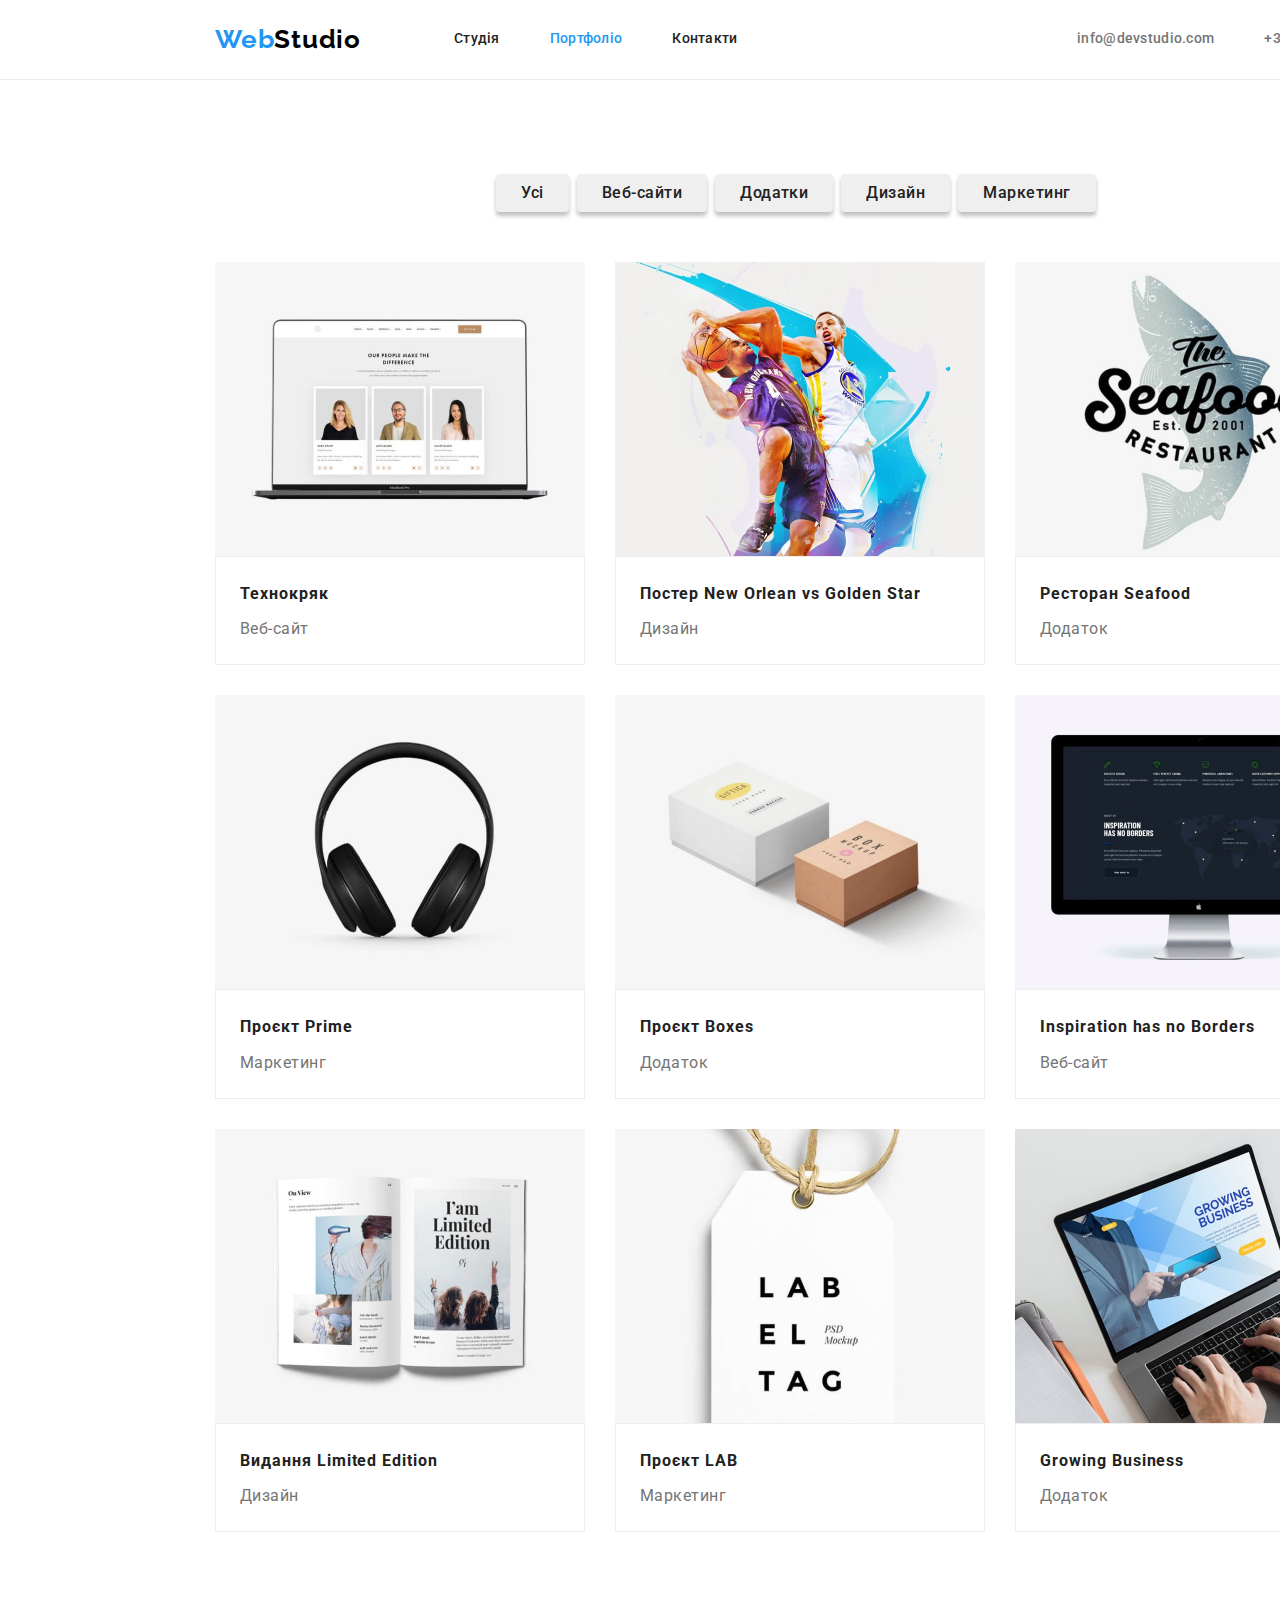
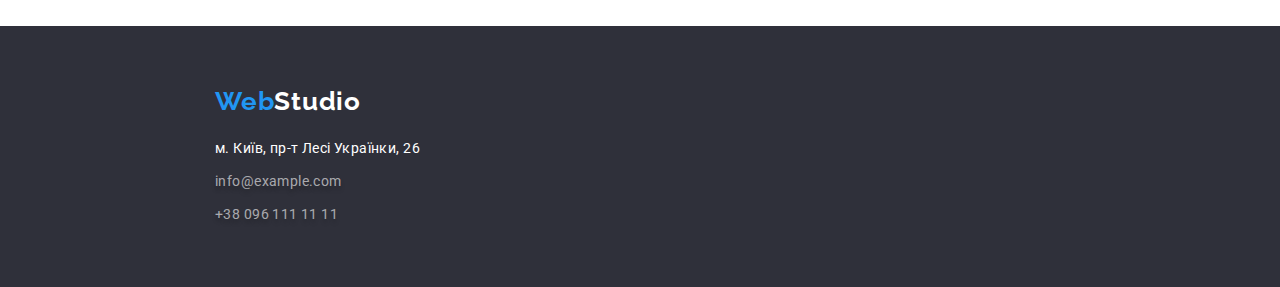
==== portfolio.html @ 623988ae "homework3" ====
<!DOCTYPE html>
<html lang="en">
  <head>
    <meta charset="UTF-8" />
    <meta http-equiv="X-UA-Compatible" content="IE=edge" />
    <meta name="viewport" content="width=device-width, initial-scale=1.0" />
    <link rel="preconnect" href="https://fonts.googleapis.com" />
    <link rel="preconnect" href="https://fonts.gstatic.com" crossorigin />
    <link
      href="https://fonts.googleapis.com/css2?family=Raleway:wght@700&family=Roboto:wght@400;500;700;900&display=swap"
      rel="stylesheet"
    />
    <link
      rel="stylesheet"
      href="https://cdnjs.cloudflare.com/ajax/libs/modern-normalize/1.0.0/modern-normalize.min.css"
    />
    <!-- <link rel="stylesheet" href="./css/normalize.css" /> -->
    <title>Portfolio</title>
    <link rel="stylesheet" href="./css/styles.css" />
  </head>
  <body>
    <header class="header">
      <div class="container header-container">
        <nav class="navigation">
          <a href="./index.html" class="logo"
            ><span class="logo-web">Web</span
            ><span class="studio">Studio</span></a
          >
          <ul class="list navigation-list">
            <li class="navigation-item">
              <a href="./index.html" class="navigation-link">Студія</a>
            </li>
            <li class="navigation-item">
              <a href="#" class="current navigation-link">Портфоліо</a>
            </li>
            <li class="navigation-item">
              <a href="#" class="navigation-link">Контакти</a>
            </li>
          </ul>
        </nav>
        <ul class="list coord-list">
          <li class="coord-item">
            <a href="maito:info@devstudio.com" class="coord-link"
              >info@devstudio.com</a
            >
          </li>
          <li class="tel coord-item">
            <a href="tel:+380961111111" class="coord-link">+38 096 111 11 11</a>
          </li>
        </ul>
      </div>
    </header>
    <main>
      <div class="portfolio-main">
        <section class="portfolio">
          <div class="container">
            <h1 class="portfolio-title">Портфоліо</h1>
            <ul class="list btn-list">
              <li><button type="button" class="btn">Усі</button></li>
              <li><button type="button" class="btn">Веб-сайти</button></li>
              <li><button type="button" class="btn">Додатки</button></li>
              <li><button type="button" class="btn">Дизайн</button></li>
              <li><button type="button" class="btn">Маркетинг</button></li>
            </ul>
            <ul class="list portfolio-list">
              <li class="project">
                <a href="#" class="project-link">
                  <img class="project-page" src="./imeges/techno.jpg" alt="ноутбук" width="370" />
                  <div class="project-div">
                    <h2 class="project-div-title">Технокряк</h2>
                    <p class="project-div-text">Веб-сайт</p>
                  </div>
                </a>
              </li>
              <li class="project">
                <a href="#" class="project-link">
                  <img class="project-page"
                    src="./imeges/poster.jpg"
                    alt="баскетболісти"
                    width="370"
                  />
                  <div class="project-div">
                    <h2 class="project-div-title">
                      Постер New Orlean vs Golden Star
                    </h2>
                    <p class="project-div-text">Дизайн</p>
                  </div>
                </a>
              </li>
              <li class="project">
                <a href="#" class="project-link">
                  <img class="project-page"
                    src="./imeges/restaurant.jpg"
                    alt="реклама ресторана"
                    width="370"
                  />
                  <div class="project-div">
                    <h2 class="project-div-title">Ресторан Seafood</h2>
                    <p class="project-div-text">Додаток</p>
                  </div>
                </a>
              </li>
              <li class="project">
                <a href="#" class="project-link">
                  <img class="project-page" src="./imeges/prime.jpg" alt="наушники" width="370" />
                  <div class="project-div">
                    <h2 class="project-div-title">Проєкт Prime</h2>
                    <p class="project-div-text">Маркетинг</p>
                  </div>
                </a>
              </li>
              <li class="project">
                <a href="#" class="project-link">
                  <img class="project-page" src="./imeges/boxes.jpg" alt="коробки" width="370" />
                  <div class="project-div">
                    <h2 class="project-div-title">Проєкт Boxes</h2>
                    <p class="project-div-text">Додаток</p>
                  </div>
                </a>
              </li>
              <li class="project">
                <a href="#" class="project-link">
                  <img class="project-page" src="./imeges/screen.jpg" alt="монитор" width="370" />
                  <div class="project-div">
                    <h2 class="project-div-title">
                      Inspiration has no Borders
                    </h2>
                    <p class="project-div-text">Веб-сайт</p>
                  </div>
                </a>
              </li>
              <li class="project">
                <a href="#" class="project-link">
                  <img class="project-page"
                    src="./imeges/edition.jpg"
                    alt="книга"
                    width="370"
                  />
                  <div class="project-div">
                    <h2 class="project-div-title">Видання Limited Edition</h2>
                    <p class="project-div-text">Дизайн</p>
                  </div>
                </a>
              </li>
              <li class="project">
                <a href="#" class="project-link">
                  <img class="project-page" src="./imeges/lab.jpg" alt="этикетка" width="370" />
                  <div class="project-div">
                    <h2 class="project-div-title">Проєкт LAB</h2>
                    <p class="project-div-text">Маркетинг</p>
                  </div>
                </a>
              </li>
              <li class="project">
                <a href="#" class="project-link">
                  <img class="project-page" src="./imeges/netbook.jpg" alt="нетбук" width="370" />
                  <div class="project-div">
                    <h2 class="project-div-title">Growing Business</h2>
                    <p class="project-div-text">Додаток</p>
                  </div>
                </a>
              </li>
            </ul>
          </div>
        </section>
      </div>
    </main>
    <footer class="footer-portfolio">
      <div class="container">
        <a href="./index.html" class="logo-footer"
          ><span class="logo-web">Web</span
          ><span class="studio-footer">Studio</span></a
        >
        <address class="footer-address">
          <ul class="list address">
            <li class="address-list">
              <a
                href="https://goo.gl/maps/hEYsXcacAsuqG2PV6"
                class="footer-address-link"
                target="_blank"
                rel="noopener noreferrer nofollow"
                >м. Київ, пр-т Лесі Українки, 26</a
              >
            </li>
            <li class="address-list">
              <a href="mailto:info@example.com" class="address-link"
                >info@example.com</a
              >
            </li>
            <li class="address-list">
              <a href="tel:+380961111111" class="address-link"
                >+38 096 111 11 11</a
              >
            </li>
          </ul>
        </address>
      </div>
    </footer>
  </body>
</html>
---- css/styles.css ----
:root {
    --primary-color:#212121;
    --secondary-color:#757575;
    --dark-gray:#2F303A;
    --accent-color:#2196F3;
    --header-border:#ECECEC;
    --card-border-color:#EEEEEE;
    --common-white:#FFFFFF;
    --back-color:#F5F4FA;
    --clear-white:rgba(100%,100%,100%,60%);
    --logo-color:#000000;
    --button-hover-color:#188CE8;
    --shadow-color:rgba(0, 0, 0, 0.25);
    --logo-font:"Raleway",sans-serif;
    --main-font:"Roboto",sans-serif;
    --primary-title-size:44px;
    --secondary-title-size:36px;
    --title-size:26px;
    --primary-text-size:14px;
    --secondary-text-size:16px;
    --bold:700;
    --extra-bold:900;
    --medium:500;
    --regular:400;
}

body {
    font-family: 'Roboto', sans-serif;
    color: var(--primary-color);
    width: 1600px;
}

h1,
h2,
h3,
p,
ul {
    margin: 0px;
    padding: 0px;
}

.container{
    width: 1200px;
    padding-left: 15px;
    padding-right: 15px;
    margin: 0 auto;
}


.header {
    box-sizing: border-box;
    padding-top: 24px;
    padding-bottom: 24px;
    background-color: var(--common-white);
    border-bottom: 1px solid var(--header-border);  
} 

.header-container {
    display: flex;
    align-items: center;
    justify-content: space-between;
}


.logo {
    margin-right: 93px;
    font-family:var(--logo-font);
    font-weight: var(--bold);
    text-decoration: none;
    font-size: var(--title-size);
    line-height: 1.19;
    letter-spacing: 0.03em; 
}


.logo-web {
    color: var(--accent-color);
}
.studio {
    color: var(--logo-color);
}

.list {
    list-style: none;
}

.navigation {
    display: flex;
    align-items: center;
}

.navigation-list {
    display: flex;
    font-family: var(--main-font);
    font-style: normal;
    font-weight: var(--medium);
    font-size: var(--primary-text-size);
    line-height: 1.14;
    letter-spacing: 0.02em;
    color: var(--primary-color);
}

.navigation-item:not(:last-child) {
    margin-right: 50px;
} 

.navigation-link {
    color: var(--primary-color);
    text-decoration: none;
    font-size: var(--text-size); 
}

.current {
    color: var(--accent-color);
    text-decoration: none;
}

.navigation-link:hover,
.navigation-link:focus,
.coord-link:hover,
.coord-link:focus {
    color: var(--accent-color);
}


.coord-list {
    display: flex;
    font-family: var(--main-font);
    font-style: normal;
    font-weight: var(--medium);
    font-size: var(--primary-text-size);
    line-height: 1.14;
    letter-spacing: 0.02em;
    color:var(--secondary-color);
}

.coord-item:not(:last-child) {
    margin-right: 50px;
}

.coord-link {
    color: var(--secondary-color);
    text-decoration: none;
}

/* Секція "Ефективні рішення для вашого бізнесу" */

.section {
     padding: 200px 452px;
     background-color: var(--dark-gray);
     text-align: center;

}

.section-title {
    margin-bottom: 30px;
    font-family: var(--main-font);
    font-weight:var(--extra-bold);
    font-size: var(--primary-title-size);
    line-height: 1.36;
    text-align: center;
    letter-spacing: 0.06em;
    text-transform: uppercase;
    color:var(--common-white);
}

.button { 
    background-color: var(--accent-color);
    color: var(--common-white);
    border:none;
    border-radius: 4px;
    padding: 10px 32px;
    font-family: var(--main-font);
    font-weight: var(--bold);
    font-size: var(--secondary-text-size);
    line-height: 1.87;
    letter-spacing: 0.06em;
    cursor: pointer;
    box-shadow: 0px 4px 4px var(--shadow-color);
}

.button:hover,
.button:focus {
    background-color: var(--button-hover-color);
    color: var(--common-white);
}


/* <--Секція "Особливості"--> */

.trait {
    padding-top: 94px;
    padding-bottom: 94px;   
}


.trait-title {
    display: none;
    text-align: center;
}

.trait-list {
    display:flex;
}

.trait-list-item {
    margin-right: 30px;
    color: var(--secondary-color);
    font-family: var(--main-font);
    font-size: var(--primary-text-size);
    line-height: 1.71;
    letter-spacing: 0.03em;
    width: 270px;
}

.trait-list-item:last-child {
    margin-right: 0px;
}

.trait-list-title {
    margin-bottom: 10px;
    color: var(--primary-color);
    font-family: var(--main-font);
    font-style: normal;
    font-weight: var(--bold);
    font-size: var(--primary-text-size);
    line-height: 1.14;
    letter-spacing: 0.03em;
    text-transform: uppercase;
}


/* Секція "Чим ми займаємося" */

.activity {
    padding-bottom: 94px;
    background-color: var(--common-white);
}

.activity-title {
    margin-bottom: 50px;
    font-family: var(--main-font);
    font-style: normal;
    font-weight: var(--bold);
    font-size: var(--secondary-title-size);
    line-height: 1.16;
    text-align: center;
    color:var(--primary-color);
    letter-spacing: 0.03em;
}

.activity-list {
    display: flex;
    background-color: var(--common-white);
}

.activity-item:not(:last-child) {
    margin-right: 30px;
}

.activity-page {
    display: block;
}

/* Секція "Наша команда" */

.team {
    padding-top: 94px;
    padding-bottom: 94px;
    background-color: var(--back-color);
}

.team-title {
    margin-bottom: 50px;
    font-family: var(--main-font);
    font-weight: var(--bold);
    font-size: var(--secondary-title-size);
    line-height: 1.16;
    text-align: center;
    letter-spacing: 0.03em;
    color:var(--primary-color);
}

.team-list {
    display: flex;
}

.team-item {
    margin-right: 30px;
    background-color: var(--common-white);
    box-shadow: 0px 4px 4px var(--shadow-color);
    border-radius: 0px 0px 4px 4px;
}

.team-item:last-child {
    margin-right: 0px;
}

.team-item-photo {
    display: block;
    margin-bottom: 30px;
}

.team-item-title {
    font-family: var(--main-font);
    font-style: normal;
    font-weight: var(--medium);
    font-size: var(--secondary-text-size);
    line-height: 1.19;
    text-align: center;
    letter-spacing: 0.03em;
    color:var(--primary-color);
    margin-bottom: 10px;
}

.major {
    text-align: center;
    font-family: var(--main-font);
    font-size: var(--secondary-text-size);
    line-height: 1.19;
    text-align: center;
    letter-spacing: 0.03em;
    color:var(--secondary-color);
    margin-bottom: 30px;
}

/* FOOTER */

.footer,
.footer-portfolio {
    background-color: var(--dark-gray);
    padding-top: 60px;
    padding-bottom: 60px;
}


.footer-address {
    padding: 0px; 
}

.address {
    text-decoration: none;
}

.address-list {
    margin-bottom: 9px;
}

.address-list:last-child {
    margin-bottom: 0px;
}


.footer-address-link {
    text-decoration: none;
    color:var(--common-white);
    font-family: var(--main-font);
    font-style: normal;
    font-size: var(--primary-text-size);
    line-height: 1.71;
    letter-spacing: 0.03em;
}

.footer-address-link:hover,
.footer-address-link:focus,
.address-link:hover,
.address-link:focus {
    color: var(--accent-color);
}


.address-link {
    text-decoration: none;
    color: var(--clear-white);
    font-family: var(--main-font);
    font-style: normal;
    font-size: var(--primary-text-size);
    line-height: 1.71;
    letter-spacing: 0.03em;
    text-shadow: 0px 4px 4px var(--shadow-color);
}


.logo-footer {
    font-family: var(--logo-font);
    font-weight: var(--bold);
    text-decoration: none;
    font-size: var(--title-size);
    line-height: 1.19;
    letter-spacing: 0.03em;
    display: inline-block;
    margin-bottom: 20px;
}

.studio-footer {
    color:var(--common-white);
    
}
 /* < -- main for portfolio --> */

.portfolio-main {
    background-color: var(--common-white);
}

.portfolio {
    padding-top: 94px;
    padding-bottom: 94px;
    background-color: var(--common-white);
}

.portfolio-title {
    text-align: center;
    display: none;
}

.btn {
    margin-right: 8px;
    border: none;
    border-radius: 4px;
    font-family: var(--main-font);
    font-style: normal;
    font-weight: var(--medium);
    font-size: var(--secondary-text-size);
    line-height: 1.62;
    text-align: center;
    color: var(--primary-color);
    letter-spacing: 0.03em;
    cursor: pointer;
    box-shadow: 0px 4px 4px var(--shadow-color);
}

.btn:hover,
.btn:focus {
    background-color: var(--accent-color);
    color: var(--common-white);
}

.btn {
    padding: 6px 22px;
}

.btn:first-child {
    padding: 6px 25px;
}


.btn-list {
    display: flex;
    justify-content: center;
    margin-bottom: 50px;
}

.portfolio-list {
    display: flex;
    flex-wrap: wrap;
    gap: 30px;
}

.project-div {
    padding: 20px 24px;
    text-decoration: none;
    border: 1px solid var(--card-border-color);

}


.project-page {
    display: block;
}

.project-div-title {
    margin-bottom: 4px;
    font-family: var(--main-font);
    font-style: normal;
    font-weight: var(--bold);
    font-size: var(--text-size);
    line-height: 2.1;
    letter-spacing: 0.06em;
    color: var(--main-font);
}

.project-div-text {
    font-family: var(--main-font);
    font-size: var(--secondary-text-size);
    line-height: 1.87;
    letter-spacing: 0.03em;
    color: var(--secondary-color);
}
.project-link {
    text-decoration: none;
    color: inherit;
}
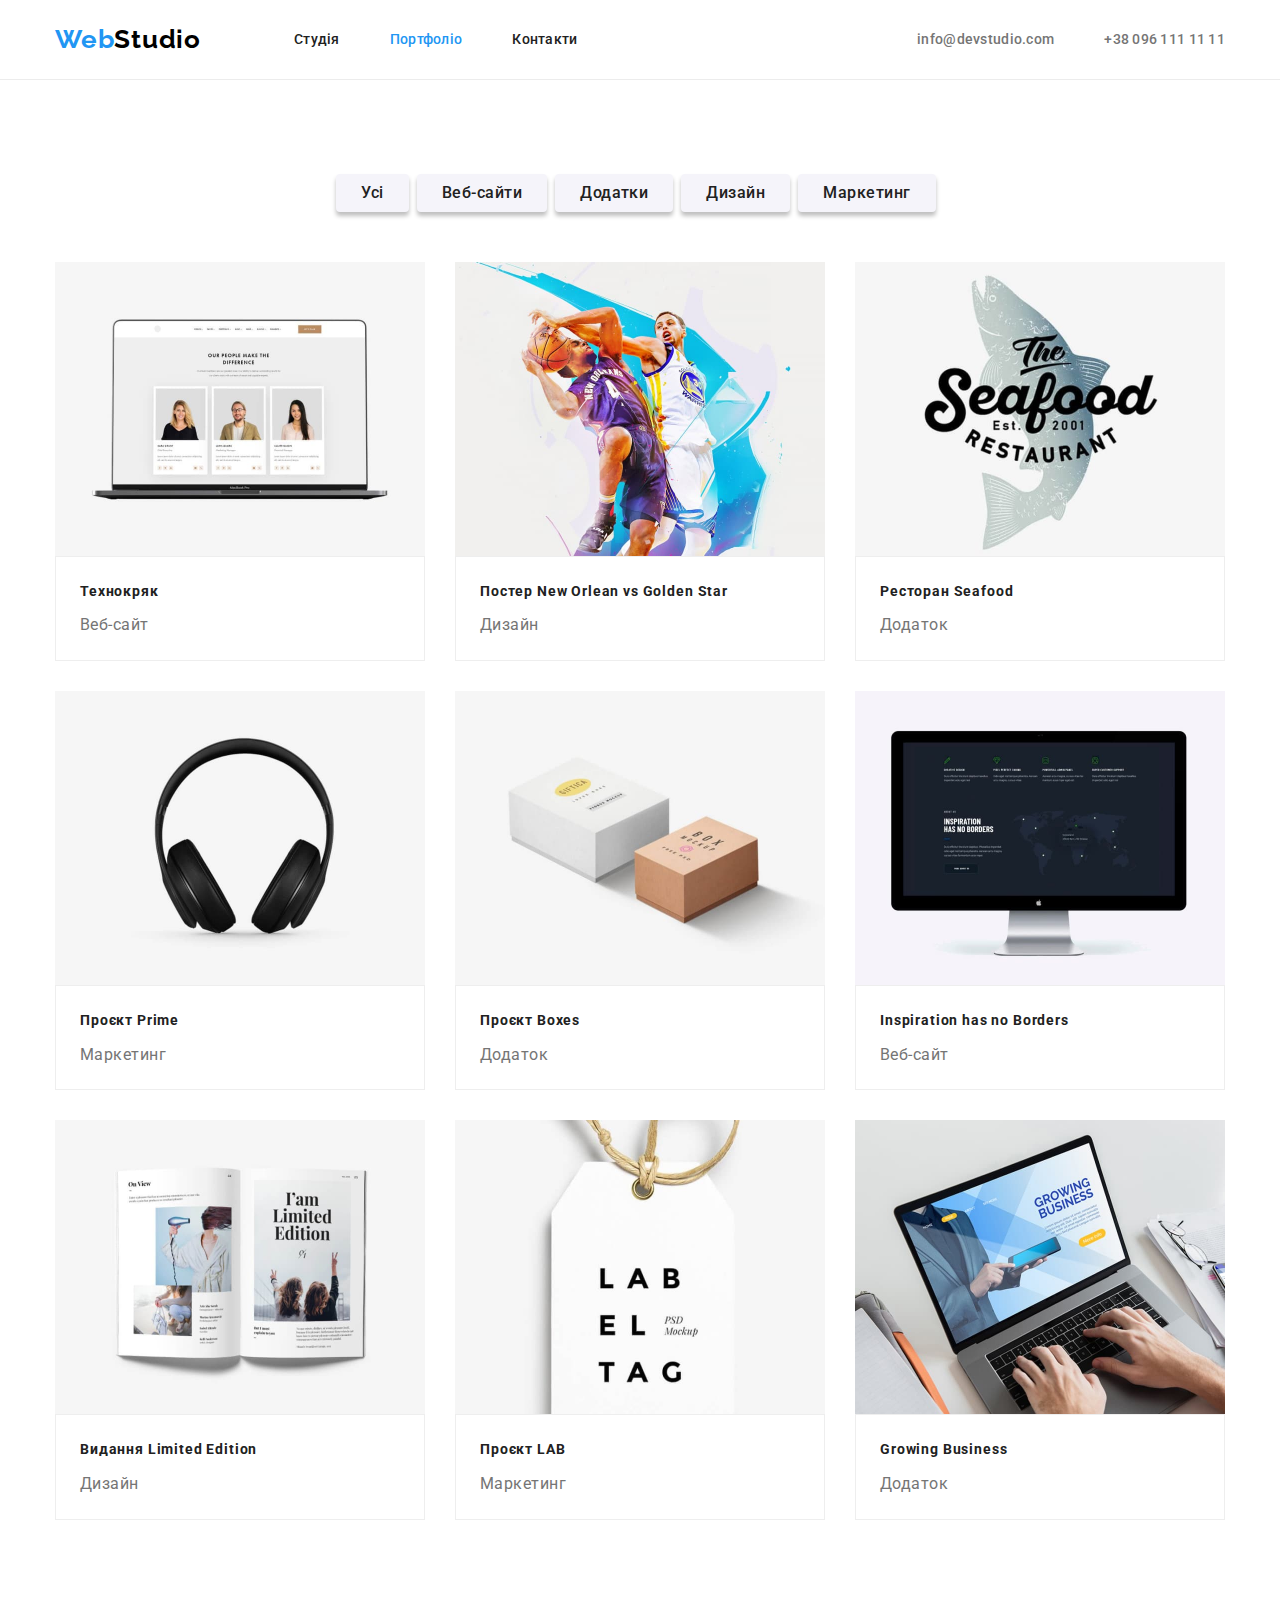
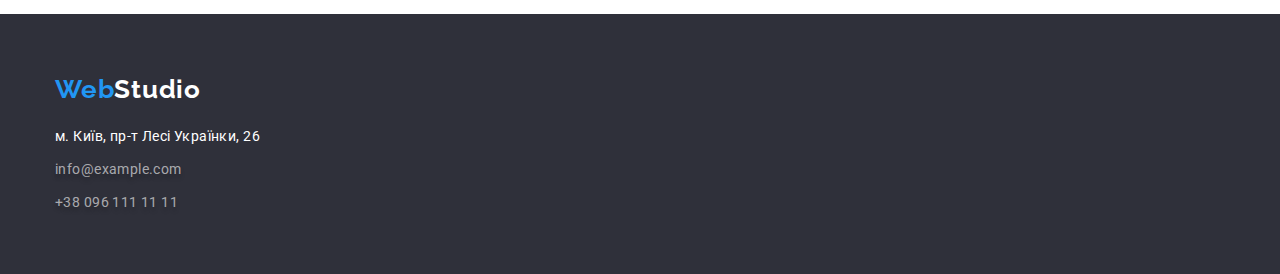
==== commit 43562e07: "changes" ====
--- a/portfolio.html
+++ b/portfolio.html
@@ -28,142 +28,146 @@
           >
           <ul class="list navigation-list">
             <li class="navigation-item">
-              <a href="./index.html" class="navigation-link">Студія</a>
+              <a href="./index.html" class="navigation-link link">Студія</a>
             </li>
             <li class="navigation-item">
-              <a href="#" class="current navigation-link">Портфоліо</a>
+              <a href="#" class="current navigation-link link">Портфоліо</a>
             </li>
             <li class="navigation-item">
-              <a href="#" class="navigation-link">Контакти</a>
+              <a href="#" class="navigation-link link">Контакти</a>
             </li>
           </ul>
         </nav>
         <ul class="list coord-list">
           <li class="coord-item">
-            <a href="maito:info@devstudio.com" class="coord-link"
+            <a href="maito:info@devstudio.com" class="coord-link link"
               >info@devstudio.com</a
             >
           </li>
           <li class="tel coord-item">
-            <a href="tel:+380961111111" class="coord-link">+38 096 111 11 11</a>
+            <a href="tel:+380961111111" class="coord-link link"
+              >+38 096 111 11 11</a
+            >
           </li>
         </ul>
       </div>
     </header>
     <main>
-      <div class="portfolio-main">
-        <section class="portfolio">
-          <div class="container">
-            <h1 class="portfolio-title">Портфоліо</h1>
-            <ul class="list btn-list">
-              <li><button type="button" class="btn">Усі</button></li>
-              <li><button type="button" class="btn">Веб-сайти</button></li>
-              <li><button type="button" class="btn">Додатки</button></li>
-              <li><button type="button" class="btn">Дизайн</button></li>
-              <li><button type="button" class="btn">Маркетинг</button></li>
-            </ul>
-            <ul class="list portfolio-list">
-              <li class="project">
-                <a href="#" class="project-link">
-                  <img class="project-page" src="./imeges/techno.jpg" alt="ноутбук" width="370" />
-                  <div class="project-div">
-                    <h2 class="project-div-title">Технокряк</h2>
-                    <p class="project-div-text">Веб-сайт</p>
-                  </div>
-                </a>
-              </li>
-              <li class="project">
-                <a href="#" class="project-link">
-                  <img class="project-page"
-                    src="./imeges/poster.jpg"
-                    alt="баскетболісти"
-                    width="370"
-                  />
-                  <div class="project-div">
-                    <h2 class="project-div-title">
-                      Постер New Orlean vs Golden Star
-                    </h2>
-                    <p class="project-div-text">Дизайн</p>
-                  </div>
-                </a>
-              </li>
-              <li class="project">
-                <a href="#" class="project-link">
-                  <img class="project-page"
-                    src="./imeges/restaurant.jpg"
-                    alt="реклама ресторана"
-                    width="370"
-                  />
-                  <div class="project-div">
-                    <h2 class="project-div-title">Ресторан Seafood</h2>
-                    <p class="project-div-text">Додаток</p>
-                  </div>
-                </a>
-              </li>
-              <li class="project">
-                <a href="#" class="project-link">
-                  <img class="project-page" src="./imeges/prime.jpg" alt="наушники" width="370" />
-                  <div class="project-div">
-                    <h2 class="project-div-title">Проєкт Prime</h2>
-                    <p class="project-div-text">Маркетинг</p>
-                  </div>
-                </a>
-              </li>
-              <li class="project">
-                <a href="#" class="project-link">
-                  <img class="project-page" src="./imeges/boxes.jpg" alt="коробки" width="370" />
-                  <div class="project-div">
-                    <h2 class="project-div-title">Проєкт Boxes</h2>
-                    <p class="project-div-text">Додаток</p>
-                  </div>
-                </a>
-              </li>
-              <li class="project">
-                <a href="#" class="project-link">
-                  <img class="project-page" src="./imeges/screen.jpg" alt="монитор" width="370" />
-                  <div class="project-div">
-                    <h2 class="project-div-title">
-                      Inspiration has no Borders
-                    </h2>
-                    <p class="project-div-text">Веб-сайт</p>
-                  </div>
-                </a>
-              </li>
-              <li class="project">
-                <a href="#" class="project-link">
-                  <img class="project-page"
-                    src="./imeges/edition.jpg"
-                    alt="книга"
-                    width="370"
-                  />
-                  <div class="project-div">
-                    <h2 class="project-div-title">Видання Limited Edition</h2>
-                    <p class="project-div-text">Дизайн</p>
-                  </div>
-                </a>
-              </li>
-              <li class="project">
-                <a href="#" class="project-link">
-                  <img class="project-page" src="./imeges/lab.jpg" alt="этикетка" width="370" />
-                  <div class="project-div">
-                    <h2 class="project-div-title">Проєкт LAB</h2>
-                    <p class="project-div-text">Маркетинг</p>
-                  </div>
-                </a>
-              </li>
-              <li class="project">
-                <a href="#" class="project-link">
-                  <img class="project-page" src="./imeges/netbook.jpg" alt="нетбук" width="370" />
-                  <div class="project-div">
-                    <h2 class="project-div-title">Growing Business</h2>
-                    <p class="project-div-text">Додаток</p>
-                  </div>
-                </a>
-              </li>
-            </ul>
-          </div>
-        </section>
-      </div>
+      <section class="section portfolio">
+        <div class="container">
+          <h1 class="portfolio-title">Портфоліо</h1>
+          <ul class="list btn-list">
+            <li class="btn-item">
+              <button type="button" class="btn">Усі</button>
+            </li>
+            <li class="btn-item">
+              <button type="button" class="btn">Веб-сайти</button>
+            </li>
+            <li class="btn-item">
+              <button type="button" class="btn">Додатки</button>
+            </li>
+            <li class="btn-item">
+              <button type="button" class="btn">Дизайн</button>
+            </li>
+            <li class="btn-item">
+              <button type="button" class="btn">Маркетинг</button>
+            </li>
+          </ul>
+          <ul class="list portfolio-list">
+            <li class="project">
+              <a href="#" class="project-link">
+                <img src="./imeges/techno.jpg" alt="ноутбук" width="370" />
+                <div class="project-div">
+                  <h2 class="project-div-title">Технокряк</h2>
+                  <p class="project-div-text">Веб-сайт</p>
+                </div>
+              </a>
+            </li>
+            <li class="project">
+              <a href="#" class="project-link">
+                <img
+                  src="./imeges/poster.jpg"
+                  alt="баскетболісти"
+                  width="370"
+                />
+                <div class="project-div">
+                  <h2 class="project-div-title">
+                    Постер New Orlean vs Golden Star
+                  </h2>
+                  <p class="project-div-text">Дизайн</p>
+                </div>
+              </a>
+            </li>
+            <li class="project">
+              <a href="#" class="project-link">
+                <img
+                  src="./imeges/restaurant.jpg"
+                  alt="реклама ресторана"
+                  width="370"
+                />
+                <div class="project-div">
+                  <h2 class="project-div-title">Ресторан Seafood</h2>
+                  <p class="project-div-text">Додаток</p>
+                </div>
+              </a>
+            </li>
+            <li class="project">
+              <a href="#" class="project-link">
+                <img src="./imeges/prime.jpg" alt="наушники" width="370" />
+                <div class="project-div">
+                  <h2 class="project-div-title">Проєкт Prime</h2>
+                  <p class="project-div-text">Маркетинг</p>
+                </div>
+              </a>
+            </li>
+            <li class="project">
+              <a href="#" class="project-link">
+                <img src="./imeges/boxes.jpg" alt="коробки" width="370" />
+                <div class="project-div">
+                  <h2 class="project-div-title">Проєкт Boxes</h2>
+                  <p class="project-div-text">Додаток</p>
+                </div>
+              </a>
+            </li>
+            <li class="project">
+              <a href="#" class="project-link">
+                <img src="./imeges/screen.jpg" alt="монитор" width="370" />
+                <div class="project-div">
+                  <h2 class="project-div-title">Inspiration has no Borders</h2>
+                  <p class="project-div-text">Веб-сайт</p>
+                </div>
+              </a>
+            </li>
+            <li class="project">
+              <a href="#" class="project-link">
+                <img src="./imeges/edition.jpg" alt="книга" width="370" />
+                <div class="project-div">
+                  <h2 class="project-div-title">Видання Limited Edition</h2>
+                  <p class="project-div-text">Дизайн</p>
+                </div>
+              </a>
+            </li>
+            <li class="project">
+              <a href="#" class="project-link">
+                <img src="./imeges/lab.jpg" alt="этикетка" width="370" />
+                <div class="project-div">
+                  <h2 class="project-div-title">Проєкт LAB</h2>
+                  <p class="project-div-text">Маркетинг</p>
+                </div>
+              </a>
+            </li>
+            <li class="project">
+              <a href="#" class="project-link">
+                <img src="./imeges/netbook.jpg" alt="нетбук" width="370" />
+                <div class="project-div">
+                  <h2 class="project-div-title">Growing Business</h2>
+                  <p class="project-div-text">Додаток</p>
+                </div>
+              </a>
+            </li>
+          </ul>
+        </div>
+      </section>
     </main>
     <footer class="footer-portfolio">
       <div class="container">
@@ -176,19 +180,19 @@
             <li class="address-list">
               <a
                 href="https://goo.gl/maps/hEYsXcacAsuqG2PV6"
-                class="footer-address-link"
+                class="footer-address-link link"
                 target="_blank"
                 rel="noopener noreferrer nofollow"
                 >м. Київ, пр-т Лесі Українки, 26</a
               >
             </li>
             <li class="address-list">
-              <a href="mailto:info@example.com" class="address-link"
+              <a href="mailto:info@example.com" class="address-link link"
                 >info@example.com</a
               >
             </li>
             <li class="address-list">
-              <a href="tel:+380961111111" class="address-link"
+              <a href="tel:+380961111111" class="address-link link"
                 >+38 096 111 11 11</a
               >
             </li>
--- a/css/styles.css
+++ b/css/styles.css
@@ -25,26 +25,68 @@
 }
 
 body {
+    background-color: var(--common-white);
+    color: var(--primary-color);
     font-family: 'Roboto', sans-serif;
-    color: var(--primary-color);
-    width: 1600px;
+    font-size: var(--primary-text-size);
+    letter-spacing: 0.03em;
 }
 
 h1,
 h2,
 h3,
-p,
+h4,
+h5,
+h6,
+p {
+    margin: 0;
+}
+
 ul {
     margin: 0px;
     padding: 0px;
 }
 
+img {
+    display: block;
+    max-width: 100%;
+    height: auto;
+}
+
+address {
+    font-style: normal;
+}
+
+button {
+    display: block;
+    margin: 0 auto;
+    cursor: pointer;
+    border: none;
+    border-radius: 4px;
+}
+
+.section {
+    padding-top: 94px;
+    padding-bottom: 94px;
+}
+
 .container{
     width: 1200px;
-    padding-left: 15px;
-    padding-right: 15px;
     margin: 0 auto;
-}
+    padding: 0 15px;
+}
+
+.list {
+    list-style: none;
+    padding-left: 0;
+    margin: 0;
+}
+
+.link {
+    text-decoration: none;
+}
+
+/* =========HEADER========= */
 
 
 .header {
@@ -58,7 +100,6 @@
 .header-container {
     display: flex;
     align-items: center;
-    justify-content: space-between;
 }
 
 
@@ -80,10 +121,6 @@
     color: var(--logo-color);
 }
 
-.list {
-    list-style: none;
-}
-
 .navigation {
     display: flex;
     align-items: center;
@@ -91,8 +128,14 @@
 
 .navigation-list {
     display: flex;
-    font-family: var(--main-font);
-    font-style: normal;
+}
+
+.navigation-item:not(:last-child) {
+    margin-right: 50px;
+} 
+
+.navigation-link {
+    font-family: var(--main-font);
     font-weight: var(--medium);
     font-size: var(--primary-text-size);
     line-height: 1.14;
@@ -100,21 +143,7 @@
     color: var(--primary-color);
 }
 
-.navigation-item:not(:last-child) {
-    margin-right: 50px;
-} 
-
-.navigation-link {
-    color: var(--primary-color);
-    text-decoration: none;
-    font-size: var(--text-size); 
-}
-
-.current {
-    color: var(--accent-color);
-    text-decoration: none;
-}
-
+.current,
 .navigation-link:hover,
 .navigation-link:focus,
 .coord-link:hover,
@@ -125,8 +154,15 @@
 
 .coord-list {
     display: flex;
-    font-family: var(--main-font);
-    font-style: normal;
+    margin-left: auto;
+}
+
+.coord-item:not(:last-child) {
+    margin-right: 50px;
+}
+
+.coord-link {
+    font-family: var(--main-font);
     font-weight: var(--medium);
     font-size: var(--primary-text-size);
     line-height: 1.14;
@@ -134,25 +170,19 @@
     color:var(--secondary-color);
 }
 
-.coord-item:not(:last-child) {
-    margin-right: 50px;
-}
-
-.coord-link {
-    color: var(--secondary-color);
-    text-decoration: none;
-}
+/* ==================MAIN================== */
 
 /* Секція "Ефективні рішення для вашого бізнесу" */
 
-.section {
-     padding: 200px 452px;
-     background-color: var(--dark-gray);
-     text-align: center;
+.solutions {
+    padding: 200px 0px;
+    background-color: var(--dark-gray);
 
 }
 
 .section-title {
+    width: 696px;
+    margin: 0 auto;
     margin-bottom: 30px;
     font-family: var(--main-font);
     font-weight:var(--extra-bold);
@@ -167,15 +197,12 @@
 .button { 
     background-color: var(--accent-color);
     color: var(--common-white);
-    border:none;
-    border-radius: 4px;
     padding: 10px 32px;
     font-family: var(--main-font);
     font-weight: var(--bold);
     font-size: var(--secondary-text-size);
     line-height: 1.87;
     letter-spacing: 0.06em;
-    cursor: pointer;
     box-shadow: 0px 4px 4px var(--shadow-color);
 }
 
@@ -188,11 +215,6 @@
 
 /* <--Секція "Особливості"--> */
 
-.trait {
-    padding-top: 94px;
-    padding-bottom: 94px;   
-}
-
 
 .trait-title {
     display: none;
@@ -233,8 +255,7 @@
 /* Секція "Чим ми займаємося" */
 
 .activity {
-    padding-bottom: 94px;
-    background-color: var(--common-white);
+    padding-top: 0;
 }
 
 .activity-title {
@@ -258,15 +279,9 @@
     margin-right: 30px;
 }
 
-.activity-page {
-    display: block;
-}
-
 /* Секція "Наша команда" */
 
 .team {
-    padding-top: 94px;
-    padding-bottom: 94px;
     background-color: var(--back-color);
 }
 
@@ -296,9 +311,10 @@
     margin-right: 0px;
 }
 
-.team-item-photo {
-    display: block;
-    margin-bottom: 30px;
+
+.div-team {
+    padding: 30px 0px;
+    text-align: center;
 }
 
 .team-item-title {
@@ -307,7 +323,6 @@
     font-weight: var(--medium);
     font-size: var(--secondary-text-size);
     line-height: 1.19;
-    text-align: center;
     letter-spacing: 0.03em;
     color:var(--primary-color);
     margin-bottom: 10px;
@@ -318,13 +333,11 @@
     font-family: var(--main-font);
     font-size: var(--secondary-text-size);
     line-height: 1.19;
-    text-align: center;
     letter-spacing: 0.03em;
     color:var(--secondary-color);
-    margin-bottom: 30px;
-}
-
-/* FOOTER */
+}
+
+  /* =========FOOTER========= */
 
 .footer,
 .footer-portfolio {
@@ -352,7 +365,6 @@
 
 
 .footer-address-link {
-    text-decoration: none;
     color:var(--common-white);
     font-family: var(--main-font);
     font-style: normal;
@@ -370,7 +382,6 @@
 
 
 .address-link {
-    text-decoration: none;
     color: var(--clear-white);
     font-family: var(--main-font);
     font-style: normal;
@@ -396,17 +407,10 @@
     color:var(--common-white);
     
 }
+
+
  /* < -- main for portfolio --> */
 
-.portfolio-main {
-    background-color: var(--common-white);
-}
-
-.portfolio {
-    padding-top: 94px;
-    padding-bottom: 94px;
-    background-color: var(--common-white);
-}
 
 .portfolio-title {
     text-align: center;
@@ -414,7 +418,7 @@
 }
 
 .btn {
-    margin-right: 8px;
+    background-color: var(--back-color);
     border: none;
     border-radius: 4px;
     font-family: var(--main-font);
@@ -450,6 +454,10 @@
     margin-bottom: 50px;
 }
 
+.btn-item {
+    margin-right: 8px;
+}
+
 .portfolio-list {
     display: flex;
     flex-wrap: wrap;
@@ -461,11 +469,6 @@
     text-decoration: none;
     border: 1px solid var(--card-border-color);
 
-}
-
-
-.project-page {
-    display: block;
 }
 
 .project-div-title {
